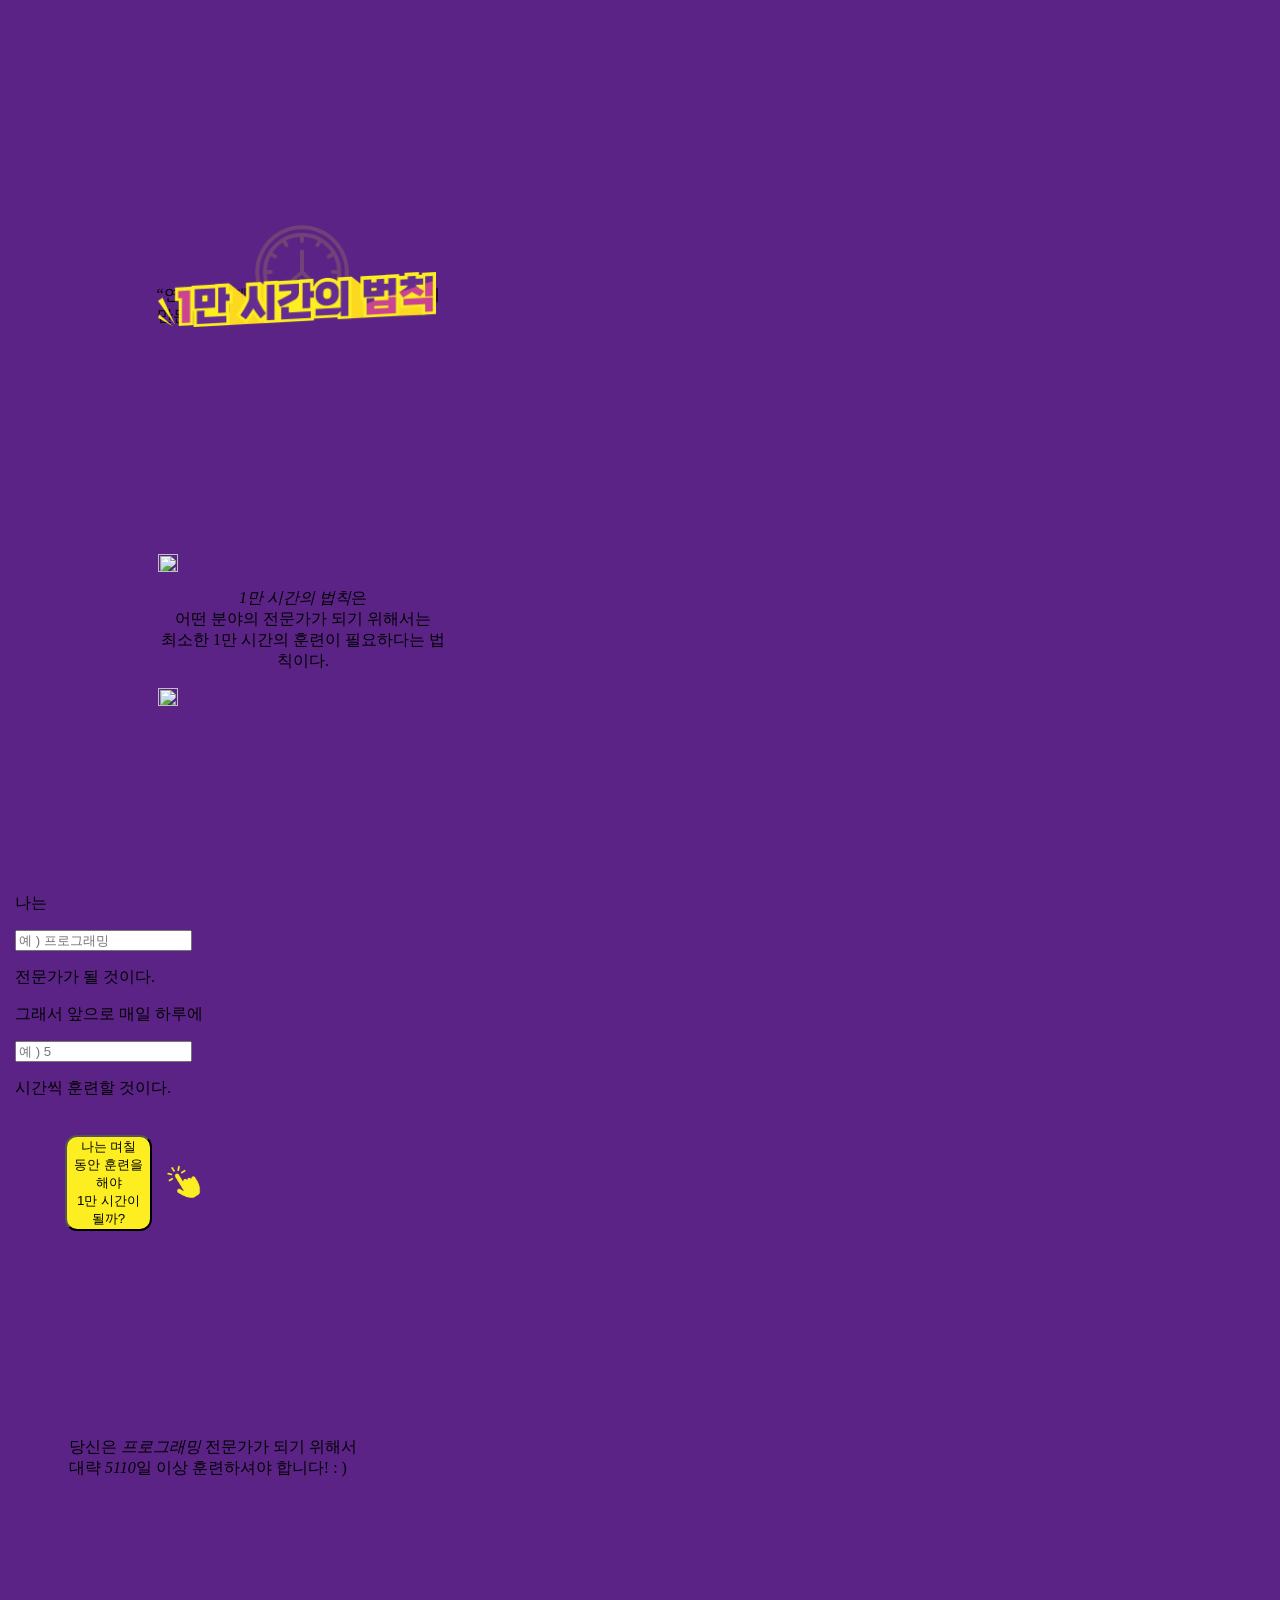
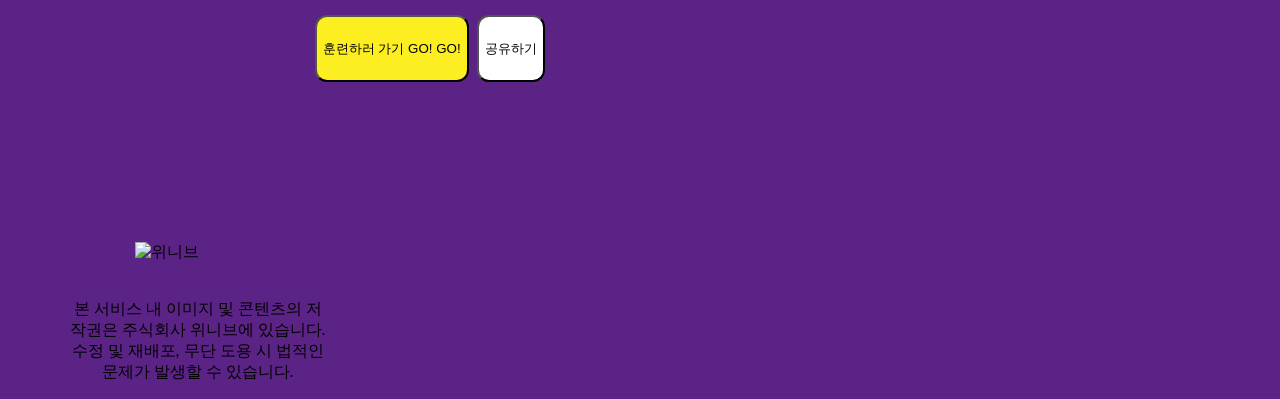
==== 프로젝트1/index.html @ 4376e6f1 "Add files via upload" ====
<!DOCTYPE html>
<html lang="ko-KR">
  <head>
    <meta charset="UTF-8" />
    <meta name="viewport" content="width=device-width, initial-scale=1.0" />
    <title>일만시간의 법칙</title>
    <link rel="stylesheet" href="reset.css">
    <link rel="stylesheet" href="font.css">
    <link rel="stylesheet" href="style.css">
  </head>
  <body>
    <div class="container">
    <header>
        <h1 class="visually-hidden">일만시간의 법칙</h1>
        <img src="./images/clock.png" alt="">
        <img src="./images/title.png" alt="1만 시간의 법칙">
        <q>연습은 어제의 당신보다 당신을 더 낫게 만든다.</q>
    </header>
    <main>
        <section class="intro">
            <h2 class="visually-hidden">intro</h2>
            <img src="./images/quotes.png" alt="">
            <p>
                <dfn>1만 시간의 법칙</dfn>은 <br>어떤 분야의 전문가가 되기 위해서는 <br>최소한 1만 시간의 훈련이 필요하다는 법칙이다.
            </p>
            <img src="./images/quotes.png" alt="">
        </section>
        <section class="calculator">
            <h2>calculator</h2>
            <p>나는</p>
            <label><input type="text" id="user-occupation" name="user-occupation" placeholder="예 &#41; 프로그래밍"></label>
            <p>전문가가 될 것이다.</p>
            <p>그래서 앞으로 매일 하루에</p>
            <label for="time"><input type="number" id="time" name="time" placeholder="예 &#41; 5"></label>
            <p>시간씩 훈련할 것이다.</p>
            <div class="button"><button type="button">나는 며칠 동안 훈련을 해야 <br>1만 시간이 될까?</button>
            <img src="./images/click.png" alt=""></div>
        </section>
        <section class="result">
            <h2>result</h2>
            <p>당신은 <em>프로그래밍</em> 전문가가 되기 위해서<br>
                대략 <em>5110</em>일 이상 훈련하셔야 합니다! &#58; &#41;</p>
        </section>
        <section class="action">
            <h2>action</h2>
            <button id="showDialogBtn">훈련하러 가기 GO! GO!</button>
            <dialog id="myDialog">
                <p>화이팅!!</p>
                <p>당신의 꿈을 응원합니다!</p>
                <img src="./images/licat.png" alt="라이캣 캐릭터">
                <button id="closeBtn">종료하고 진짜 <br>
                    훈련하러 가기 GO!GO!</button>
            </dialog>
            <button class="share" type="button">공유하기</button>
        </section>
    </main>
    <footer>
<img src="./images/logo.png" alt="위니브">
<p>본 서비스 내 이미지 및 콘텐츠의 저작권은 주식회사 위니브에 있습니다.<br>
수정 및 재배포, 무단 도용 시 법적인 문제가 발생할 수 있습니다.</p>
    </footer>
    </div>
  </body>
</html>
---- 프로젝트1/font.css ----
@font-face {
  font-family: "OTEnjoystoriesBA";
  src: url("https://cdn.jsdelivr.net/gh/projectnoonnu/noonfonts_two@1.0/OTEnjoystoriesBA.woff")
    format("woff");
  font-weight: normal;
  font-style: normal;
}

@font-face {
  font-family: "GmarketSansBold";
  src: url("https://cdn.jsdelivr.net/gh/projectnoonnu/noonfonts_2001@1.1/GmarketSansBold.woff")
    format("woff");
  font-weight: normal;
  font-style: normal;
}

@font-face {
  font-family: "GmarketSansMedium";
  src: url("https://cdn.jsdelivr.net/gh/projectnoonnu/noonfonts_2001@1.1/GmarketSansMedium.woff")
    format("woff");
  font-weight: normal;
  font-style: normal;
}

@font-face {
  font-family: "Noto Sans KR";
  font-style: normal;
  font-weight: 400;
  src: url("https://fonts.gstatic.com/ea/notosanskr/v2/NotoSansKR-Regular.woff2")
      format("woff2"),
    url("https://fonts.gstatic.com/ea/notosanskr/v2/NotoSansKR-Regular.woff")
      format("woff"),
    url("https://fonts.gstatic.com/ea/notosanskr/v2/NotoSansKR-Regular.otf")
      format("opentype");
}
---- 프로젝트1/style.css ----
body {
    background-color: #5B2386;
}
h1, h2 {visibility: hidden;}
.container {
    display: flex;
    flex-direction: column;
    width: 330px;
    margin-top: 36px;
    margin-left: 15px;
    gap: 70px;
}
header,
main,
footer {
    display: flex;
    flex-direction: column;
    align-items: center;
}
header {
    width: 297px;
    justify-content: flex-end;
    display: flex;
    flex-direction: column;
    align-items: center;
}
main {
    width: 330px;
    gap: 60px;
    justify-content: center;
    align-items: center;
}
footer {
    width: 261px;
    gap: 12px;
    justify-content: flex-start;
    display: flex;
    flex-direction: column;
    align-items: center;
}
header q {
    width: 297px;
    margin-top: 162px;
    margin-left: 16px;
}
.intro p {
    width: 290px;
    text-align: center;
    align-content: center;
}
footer p {
    width: 261px;
    text-align: center;
}
.calculator .button {
    width: 240px;
    padding: 20px 50px;
    gap: 10px;
    display: flex;
    flex-direction: row;
    align-items: center;
}
.action .close {
    width: 203px;
    text-align: center;
}
.action :nth-last-child {
    width: 102px;
    padding: 16px 24px;
}
header :nth-child(2) {
    width: 110px;
    margin-top: 10px;
    margin-left: 10px;
    position: absolute;
}
header :nth-child(3) {
    width: 278px;
    margin-top: 36px;
    position: absolute;
}
.intro img {
    width: 20px;
    height: 18px;
}
.intro :nth-child(2) {
align-content: flex-start;
}
.intro :nth-last-child {
    align-content: flex-end;
}
.calculator img {
    width: 43px;
}
footer img {
    width: 125px;
}
.action {
    display: flex;
    flex-direction: row;
    width: 313px;
    gap: 8px;
}
button {
    background-color: #FCEE21;
    border-radius: 12px;
}
.share {
    background-color: #FFFFFF;
}
@media screen and (min-width: 992px) {
    .container {
        width: 771px;
        gap: 160px;
}
    header {
        width: 564px;
    }
    .intro {
        width: 485px;
        gap: 20px;
    }
    .calculator {
        width: 771px;
        gap: 100px;
    }
    .calculator-button {
        width: 567px;
        padding: 20px 50px;
        gap: 10px;
    }
    .result {
        width: 663px;
        gap: 20px;
    }
    main {
        width: 771px;
        gap: 120px;
    }
    footer {
        width: 365px;
        gap: 20px;
    } }
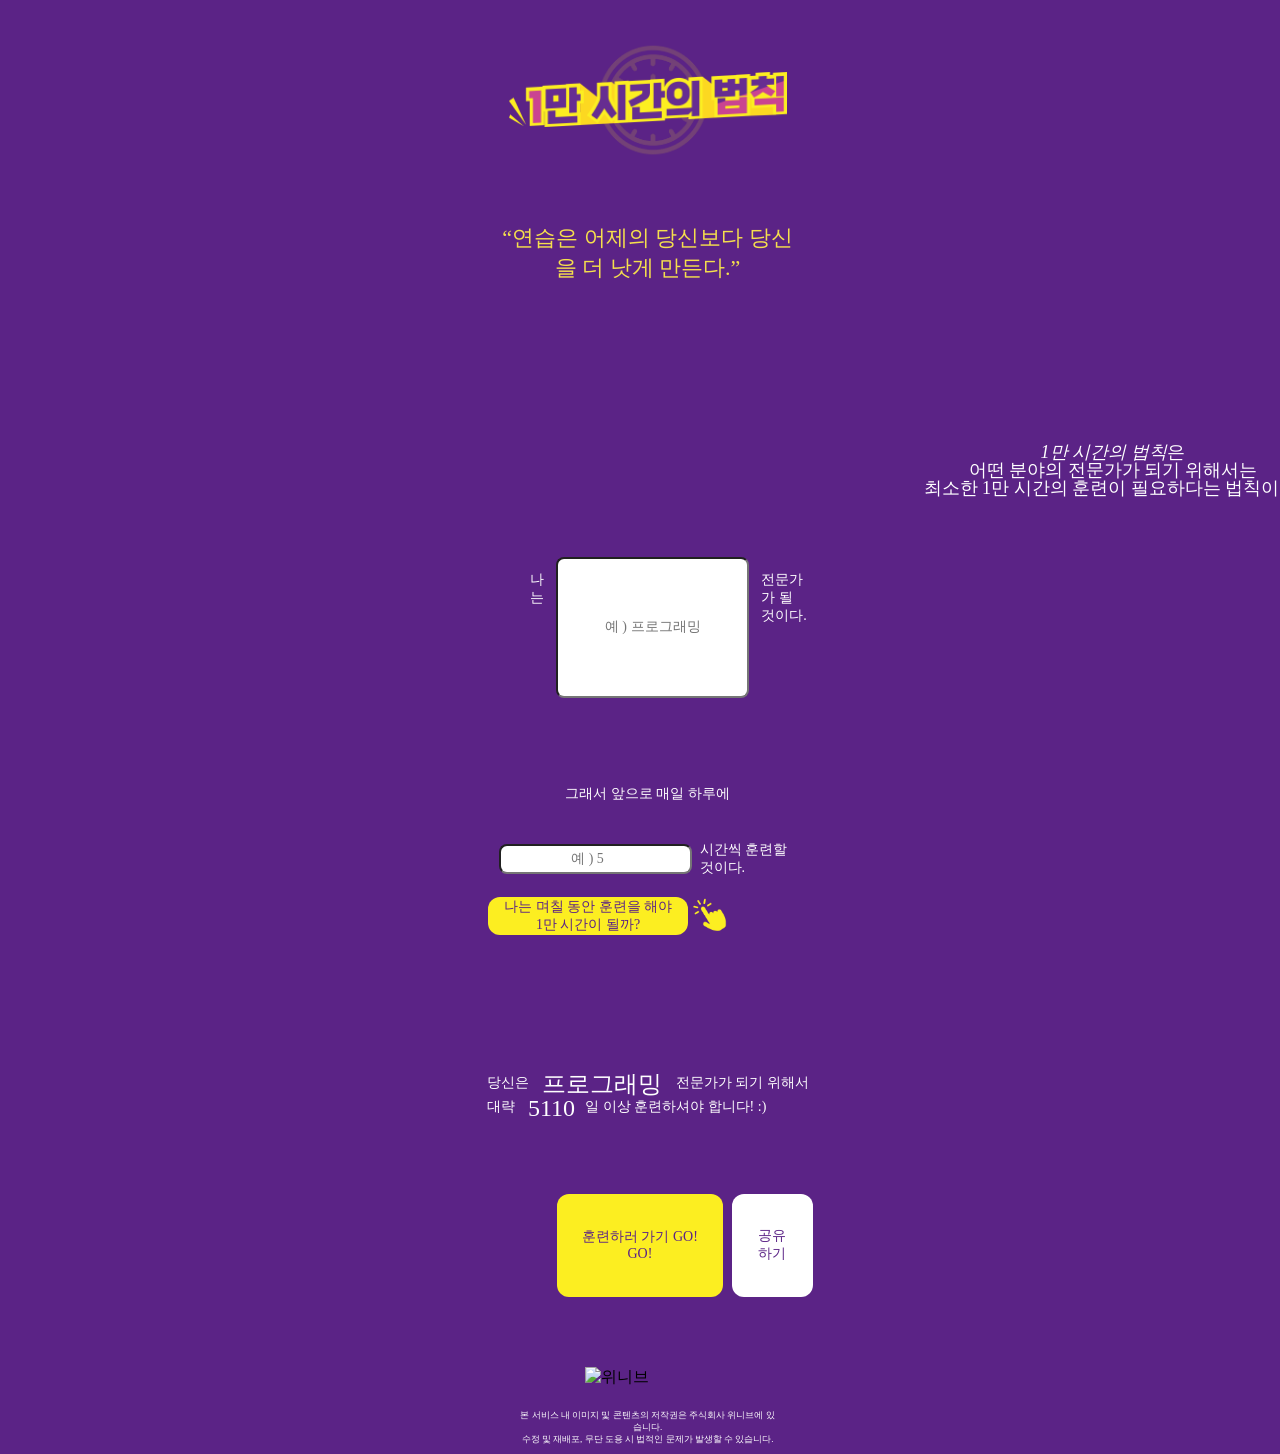
==== commit bcf40671: "수정" ====
--- a/프로젝트1/index.html
+++ b/프로젝트1/index.html
@@ -3,7 +3,7 @@
   <head>
     <meta charset="UTF-8" />
     <meta name="viewport" content="width=device-width, initial-scale=1.0" />
-    <title>일만시간의 법칙</title>
+    <title>1만 시간의 법칙</title>
     <link rel="stylesheet" href="reset.css">
     <link rel="stylesheet" href="font.css">
     <link rel="stylesheet" href="style.css">
@@ -11,51 +11,48 @@
   <body>
     <div class="container">
     <header>
-        <h1 class="visually-hidden">일만시간의 법칙</h1>
-        <img src="./images/clock.png" alt="">
-        <img src="./images/title.png" alt="1만 시간의 법칙">
-        <q>연습은 어제의 당신보다 당신을 더 낫게 만든다.</q>
+        <h1>1만 시간의 법칙</h1>
+        <img class="clock" src="./images/clock.png" alt="">
+        <img class="title" src="./images/title.png" alt="1만 시간의 법칙">
+        <q class="quote">연습은 어제의 당신보다 당신을 더 낫게 만든다.</q>
     </header>
     <main>
         <section class="intro">
-            <h2 class="visually-hidden">intro</h2>
-            <img src="./images/quotes.png" alt="">
-            <p>
+            <h2>1만 시간의 법칙 소개</h2>
+            <img class="highlight" src= "./images/quotes.png" alt="">
+            <p class="info">
                 <dfn>1만 시간의 법칙</dfn>은 <br>어떤 분야의 전문가가 되기 위해서는 <br>최소한 1만 시간의 훈련이 필요하다는 법칙이다.
             </p>
-            <img src="./images/quotes.png" alt="">
         </section>
         <section class="calculator">
-            <h2>calculator</h2>
-            <p>나는</p>
-            <label><input type="text" id="user-occupation" name="user-occupation" placeholder="예 &#41; 프로그래밍"></label>
-            <p>전문가가 될 것이다.</p>
-            <p>그래서 앞으로 매일 하루에</p>
-            <label for="time"><input type="number" id="time" name="time" placeholder="예 &#41; 5"></label>
-            <p>시간씩 훈련할 것이다.</p>
-            <div class="button"><button type="button">나는 며칠 동안 훈련을 해야 <br>1만 시간이 될까?</button>
-            <img src="./images/click.png" alt=""></div>
+            <h2>훈련 시간 계산기</h2>
+            <label class="goal"><h3>목표 분야</h3><p>나는</p><input type="text" id="user-occupation" name="user-occupation" placeholder="예 &#41; 프로그래밍">
+            <p>전문가가 될 것이다.</p></label>
+            <label class="plan"><h3>훈련 시간 계획</h3><p>그래서 앞으로 매일 하루에</p><p class="time"><input type="number" id="time" name="time" placeholder="예 &#41; 5">
+            시간씩 훈련할 것이다.</p></label>
+            <div class="button"><button class="check" type="button">나는 며칠 동안 훈련을 해야 <br>1만 시간이 될까?</button>
+            <img class="click" src="./images/click.png" alt=""></div>
         </section>
         <section class="result">
-            <h2>result</h2>
-            <p>당신은 <em>프로그래밍</em> 전문가가 되기 위해서<br>
-                대략 <em>5110</em>일 이상 훈련하셔야 합니다! &#58; &#41;</p>
+            <h2>계산 결과</h2>
+            <p>당신은 <output>프로그래밍</output> 전문가가 되기 위해서<br>
+                대략 <output>5110</output>일 이상 훈련하셔야 합니다! &#58;&#41;</p>
         </section>
         <section class="action">
-            <h2>action</h2>
-            <button id="showDialogBtn">훈련하러 가기 GO! GO!</button>
-            <dialog id="myDialog">
+            <h2 >추가 기능</h2>
+            <button id="show">훈련하러 가기 GO! GO!</button>
+            <dialog id="dialog">
                 <p>화이팅!!</p>
                 <p>당신의 꿈을 응원합니다!</p>
                 <img src="./images/licat.png" alt="라이캣 캐릭터">
-                <button id="closeBtn">종료하고 진짜 <br>
+                <button id="close">종료하고 진짜 <br>
                     훈련하러 가기 GO!GO!</button>
             </dialog>
             <button class="share" type="button">공유하기</button>
         </section>
     </main>
     <footer>
-<img src="./images/logo.png" alt="위니브">
+<img  class=logo src="./images/logo-m.png" alt="위니브">
 <p>본 서비스 내 이미지 및 콘텐츠의 저작권은 주식회사 위니브에 있습니다.<br>
 수정 및 재배포, 무단 도용 시 법적인 문제가 발생할 수 있습니다.</p>
     </footer>
--- a/프로젝트1/style.css
+++ b/프로젝트1/style.css
@@ -1,143 +1,190 @@
 body {
     background-color: #5B2386;
+    display: flex;
+    justify-content: center;
+    align-items: center;
 }
-h1, h2 {visibility: hidden;}
+h1, h2, h3 {visibility: hidden;}
 .container {
     display: flex;
     flex-direction: column;
+    justify-content: center;
+    align-items: center;
     width: 330px;
     margin-top: 36px;
     margin-left: 15px;
     gap: 70px;
 }
-header,
-main,
-footer {
+/*header*/
+header {
+    width: 297px;
     display: flex;
     flex-direction: column;
+    justify-content: flex-start;
     align-items: center;
 }
-header {
-    width: 297px;
+.clock {
+    justify-content: flex-start;
+    align-items: center;
+    width: 128px;
+    margin-left: 10px;
+    position: absolute;
+}
+.title {
+    justify-content: flex-start;
+    align-items: center;
+    width: 278px;
+    margin-top: 36px;
+    position: absolute;
+}
+.quote {
+    justify-content: flex-end;
+    align-self: center;
+    width: 100%;
+    margin-top: 100px;
+    position: relative;
+/*text*/
+    text-align: center;
+    font-family: "OTEnjoystoriesBA";
+    color: #F5DF4D;
+    font-size: 22px;
+}
+/*intro*/
+main {
+    width: 100%;
+    display: flex;
+    flex-direction: column;
+    justify-content: center;
+    align-items: center;
+    /*text*/
+    font-family: 'GmarketSansMedium';
+    color: #FFFFFF;
+    font-size: 14px;
+    gap: 60px;
+}
+.highlight {
+    width: 70%;
+    justify-content: flex-start;
+    align-items: center;
+    position: absolute;
+    filter: brightness(0) saturate(100%) invert(60%) sepia(94%) saturate(1000%) hue-rotate(360deg) brightness(100%) contrast(95%);
+}
+.info {
+    width: 90%;
+    justify-content: flex-start;
+    align-items: center;
+    position: absolute;
+    /*text*/
+    font-size: 18px;
+    text-align: center;
+    line-height: 100%;
+    z-index: 1;
+}
+dfn {
+    font-family: 'GmarketSansBold';
+}
+/*calculator*/
+.goal {
+    width: 319px;
+    display: flex;
+    flex-direction: row;
+    flex-wrap: nowrap;
+    gap: 12px;
+}
+.plan {
+    width: 100%;
+    align-items: center;
+    display: flex;
+    flex-direction: column;
+    gap: 10px;
+}
+.time {
+    width: 298px;
+    align-items: center;
+    display: flex;
+    flex-direction: row;
+    flex-wrap: nowrap;
+    gap: 8px;
+}
+input {
+    width: fit-content;
+    border-radius: 8px;
+    padding: 5px 10px;
+    gap: 10px;
+    /*text*/
+    font-family: 'GmarketSansMedium';
+    color: #BABCBE;
+    font-weight: 400;
+    font-size: 14px;
+    line-height: 100%;
+    text-align: center;
+    vertical-align: middle;
+}
+.button {
+    align-items: center;
+    display: flex;
+    flex-direction: row;
+}
+.check {
+    width: 200px;
+    gap: 10px;
+}
+.click {
+    width: 43px;
+    align-items: flex-end;
+}
+/*result*/
+output {
+    margin: 10px;
+    font-family: 'GmarketSansBold';
+    font-size: 24px;
+    font-weight: 500;
+    line-height: 100%;
+    vertical-align: middle;
+}
+/*action*/
+.action {
+    display: flex;
+    flex-direction: row;
+    gap: 9px;
+}
+#show {
+    width: 70%;
+    padding: 16px 24px;
+    gap: 10px;
+}
+.share {
+    width: 30%;
+    padding: 16px 24px;
+    gap: 10px;
+    background-color: #FFFFFF;
+}
+button {
+    background-color: #FCEE21;
+    border-radius: 12px;
+    border: none;
+    font-family: 'GmarketSansBold';
+    font-size: 14px;
+    color: #5B2386;
+}
+/*footer*/
+footer {
+    width: 261px;
+    gap: 12px;
     justify-content: flex-end;
     display: flex;
     flex-direction: column;
     align-items: center;
 }
-main {
-    width: 330px;
-    gap: 60px;
-    justify-content: center;
-    align-items: center;
-}
-footer {
-    width: 261px;
-    gap: 12px;
-    justify-content: flex-start;
-    display: flex;
-    flex-direction: column;
-    align-items: center;
-}
-header q {
-    width: 297px;
-    margin-top: 162px;
-    margin-left: 16px;
-}
-.intro p {
-    width: 290px;
-    text-align: center;
-    align-content: center;
+.logo {
+    width: 125px;
 }
 footer p {
-    width: 261px;
+    width: 100%;
+    font-family: 'NotoSansKRRegular';
+    font-size: 9px;
+    line-height: 12px;
     text-align: center;
-}
-.calculator .button {
-    width: 240px;
-    padding: 20px 50px;
-    gap: 10px;
-    display: flex;
-    flex-direction: row;
-    align-items: center;
-}
-.action .close {
-    width: 203px;
-    text-align: center;
-}
-.action :nth-last-child {
-    width: 102px;
-    padding: 16px 24px;
-}
-header :nth-child(2) {
-    width: 110px;
-    margin-top: 10px;
-    margin-left: 10px;
-    position: absolute;
-}
-header :nth-child(3) {
-    width: 278px;
-    margin-top: 36px;
-    position: absolute;
-}
-.intro img {
-    width: 20px;
-    height: 18px;
-}
-.intro :nth-child(2) {
-align-content: flex-start;
-}
-.intro :nth-last-child {
-    align-content: flex-end;
-}
-.calculator img {
-    width: 43px;
-}
-footer img {
-    width: 125px;
-}
-.action {
-    display: flex;
-    flex-direction: row;
-    width: 313px;
-    gap: 8px;
-}
-button {
-    background-color: #FCEE21;
-    border-radius: 12px;
-}
-.share {
-    background-color: #FFFFFF;
-}
-@media screen and (min-width: 992px) {
-    .container {
-        width: 771px;
-        gap: 160px;
-}
-    header {
-        width: 564px;
-    }
-    .intro {
-        width: 485px;
-        gap: 20px;
-    }
-    .calculator {
-        width: 771px;
-        gap: 100px;
-    }
-    .calculator-button {
-        width: 567px;
-        padding: 20px 50px;
-        gap: 10px;
-    }
-    .result {
-        width: 663px;
-        gap: 20px;
-    }
-    main {
-        width: 771px;
-        gap: 120px;
-    }
-    footer {
-        width: 365px;
-        gap: 20px;
-    } }
+    vertical-align: middle;
+    color: #FFFFFF;
+}
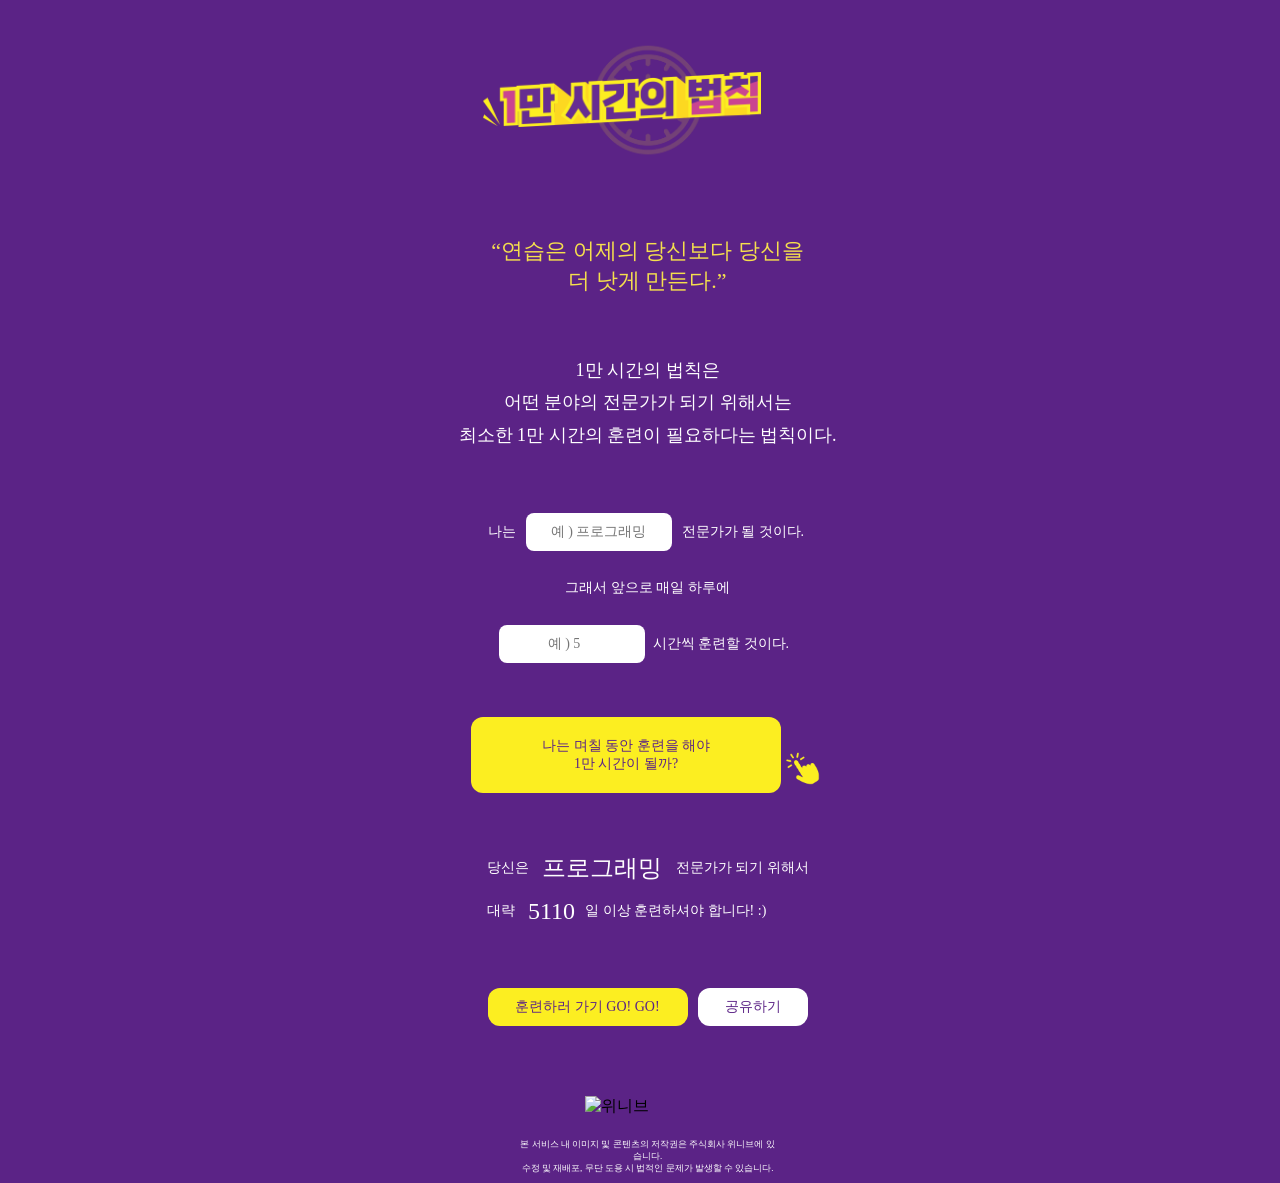
==== commit 3144efd3: "레이아웃 수정" ====
--- a/프로젝트1/index.html
+++ b/프로젝트1/index.html
@@ -11,35 +11,34 @@
   <body>
     <div class="container">
     <header>
-        <h1>1만 시간의 법칙</h1>
-        <img class="clock" src="./images/clock.png" alt="">
+        <h1 class="visually-hidden">1만 시간의 법칙</h1>
         <img class="title" src="./images/title.png" alt="1만 시간의 법칙">
         <q class="quote">연습은 어제의 당신보다 당신을 더 낫게 만든다.</q>
     </header>
     <main>
         <section class="intro">
-            <h2>1만 시간의 법칙 소개</h2>
-            <img class="highlight" src= "./images/quotes.png" alt="">
+            <h2 class="visually-hidden">1만 시간의 법칙 소개</h2>
             <p class="info">
                 <dfn>1만 시간의 법칙</dfn>은 <br>어떤 분야의 전문가가 되기 위해서는 <br>최소한 1만 시간의 훈련이 필요하다는 법칙이다.
             </p>
         </section>
         <section class="calculator">
-            <h2>훈련 시간 계산기</h2>
-            <label class="goal"><h3>목표 분야</h3><p>나는</p><input type="text" id="user-occupation" name="user-occupation" placeholder="예 &#41; 프로그래밍">
+            <h2 class="visually-hidden">훈련 시간 계산기</h2>
+            <h3 class="visually-hidden">목표 분야</h3><label class="goal"><p>나는</p><input type="text" id="user-occupation" name="user-occupation" placeholder="예 &#41; 프로그래밍">
             <p>전문가가 될 것이다.</p></label>
-            <label class="plan"><h3>훈련 시간 계획</h3><p>그래서 앞으로 매일 하루에</p><p class="time"><input type="number" id="time" name="time" placeholder="예 &#41; 5">
+            <h3 class="visually-hidden">훈련 시간 계획</h3><label class="plan"><p>그래서 앞으로 매일 하루에</p><p class="time"><input type="number" id="time" name="time" placeholder="예 &#41; 5">
             시간씩 훈련할 것이다.</p></label>
-            <div class="button"><button class="check" type="button">나는 며칠 동안 훈련을 해야 <br>1만 시간이 될까?</button>
-            <img class="click" src="./images/click.png" alt=""></div>
+        </section>
+        <section class="button"><button class="check" type="button">나는 며칠 동안 훈련을 해야 <br>1만 시간이 될까?</button>
+            <img class="click" src="./images/click.png" alt="">
         </section>
         <section class="result">
-            <h2>계산 결과</h2>
+            <h2 class="visually-hidden">계산 결과</h2>
             <p>당신은 <output>프로그래밍</output> 전문가가 되기 위해서<br>
                 대략 <output>5110</output>일 이상 훈련하셔야 합니다! &#58;&#41;</p>
         </section>
         <section class="action">
-            <h2 >추가 기능</h2>
+            <h2 class="visually-hidden">추가 기능</h2>
             <button id="show">훈련하러 가기 GO! GO!</button>
             <dialog id="dialog">
                 <p>화이팅!!</p>
@@ -52,7 +51,7 @@
         </section>
     </main>
     <footer>
-<img  class=logo src="./images/logo-m.png" alt="위니브">
+<img  class="logo" src="./images/logo-m.png" alt="위니브">
 <p>본 서비스 내 이미지 및 콘텐츠의 저작권은 주식회사 위니브에 있습니다.<br>
 수정 및 재배포, 무단 도용 시 법적인 문제가 발생할 수 있습니다.</p>
     </footer>
--- a/프로젝트1/style.css
+++ b/프로젝트1/style.css
@@ -4,45 +4,46 @@
     justify-content: center;
     align-items: center;
 }
-h1, h2, h3 {visibility: hidden;}
+.visually-hidden {
+    position: absolute;
+    width: 1px;
+    height: 1px;
+    padding: 0;
+    margin: -1px;
+    overflow: hidden;
+    clip: rect(0, 0, 0, 0);
+    white-space: nowrap;
+    border: 0;
+}
 .container {
     display: flex;
     flex-direction: column;
-    justify-content: center;
     align-items: center;
-    width: 330px;
+    width: 500px;
     margin-top: 36px;
     margin-left: 15px;
     gap: 70px;
 }
 /*header*/
 header {
-    width: 297px;
+    width: 330px;
     display: flex;
     flex-direction: column;
     justify-content: flex-start;
-    align-items: center;
-}
-.clock {
-    justify-content: flex-start;
-    align-items: center;
-    width: 128px;
-    margin-left: 10px;
     position: absolute;
+    background-image: url('./images/clock.png');
+    background-repeat: no-repeat;
+    background-position: center top;
+    background-size: 128px;
 }
 .title {
-    justify-content: flex-start;
-    align-items: center;
     width: 278px;
     margin-top: 36px;
     position: absolute;
 }
 .quote {
-    justify-content: flex-end;
-    align-self: center;
     width: 100%;
-    margin-top: 100px;
-    position: relative;
+    margin-top: 200px;
 /*text*/
     text-align: center;
     font-family: "OTEnjoystoriesBA";
@@ -51,52 +52,53 @@
 }
 /*intro*/
 main {
-    width: 100%;
+    width: 390px;
+    margin-top: 300px;
     display: flex;
     flex-direction: column;
-    justify-content: center;
     align-items: center;
+    gap: 40px;
     /*text*/
     font-family: 'GmarketSansMedium';
     color: #FFFFFF;
     font-size: 14px;
-    gap: 60px;
-}
-.highlight {
-    width: 70%;
-    justify-content: flex-start;
-    align-items: center;
-    position: absolute;
-    filter: brightness(0) saturate(100%) invert(60%) sepia(94%) saturate(1000%) hue-rotate(360deg) brightness(100%) contrast(95%);
 }
 .info {
-    width: 90%;
-    justify-content: flex-start;
-    align-items: center;
-    position: absolute;
+    width: 500px;
+    background-image: url('./images/quotes.png') ;
+    background-repeat: no-repeat;
+    background-size: 450px;
+    background-position: center center;
     /*text*/
     font-size: 18px;
+    line-height: 1.8;
     text-align: center;
-    line-height: 100%;
-    z-index: 1;
+    vertical-align: middle;
 }
 dfn {
     font-family: 'GmarketSansBold';
+    font-style: normal;
 }
 /*calculator*/
+.calculator {
+    display: flex;
+    flex-direction: column;
+    justify-content: space-between;
+    align-items: center;
+    gap: 10px;
+}
 .goal {
-    width: 319px;
+    width: 320px;
     display: flex;
     flex-direction: row;
-    flex-wrap: nowrap;
-    gap: 12px;
+    align-items: center;
+    gap: 10px;
 }
 .plan {
-    width: 100%;
-    align-items: center;
+    width: 320px;
     display: flex;
     flex-direction: column;
-    gap: 10px;
+    align-items: center;
 }
 .time {
     width: 298px;
@@ -107,56 +109,56 @@
     gap: 8px;
 }
 input {
-    width: fit-content;
+    width: 146px;
+    height: 38px;
     border-radius: 8px;
-    padding: 5px 10px;
-    gap: 10px;
+    border: none;
     /*text*/
     font-family: 'GmarketSansMedium';
     color: #BABCBE;
     font-weight: 400;
     font-size: 14px;
-    line-height: 100%;
+    line-height: 1.5;
     text-align: center;
     vertical-align: middle;
 }
+/*button*/
 .button {
-    align-items: center;
     display: flex;
     flex-direction: row;
+    align-items: flex-end;
 }
 .check {
-    width: 200px;
-    gap: 10px;
+    width: 310px;
+    padding: 20px 50px;
 }
 .click {
     width: 43px;
-    align-items: flex-end;
 }
 /*result*/
+.result {
+    line-height: 1.8;
+}
 output {
     margin: 10px;
     font-family: 'GmarketSansBold';
     font-size: 24px;
     font-weight: 500;
-    line-height: 100%;
     vertical-align: middle;
 }
 /*action*/
 .action {
     display: flex;
     flex-direction: row;
-    gap: 9px;
+    gap: 10px;
 }
 #show {
-    width: 70%;
-    padding: 16px 24px;
-    gap: 10px;
+    width: 200px;
+    padding: 10px 5px;
 }
 .share {
-    width: 30%;
-    padding: 16px 24px;
-    gap: 10px;
+    width: 110px;
+    padding: 10px 5px;
     background-color: #FFFFFF;
 }
 button {
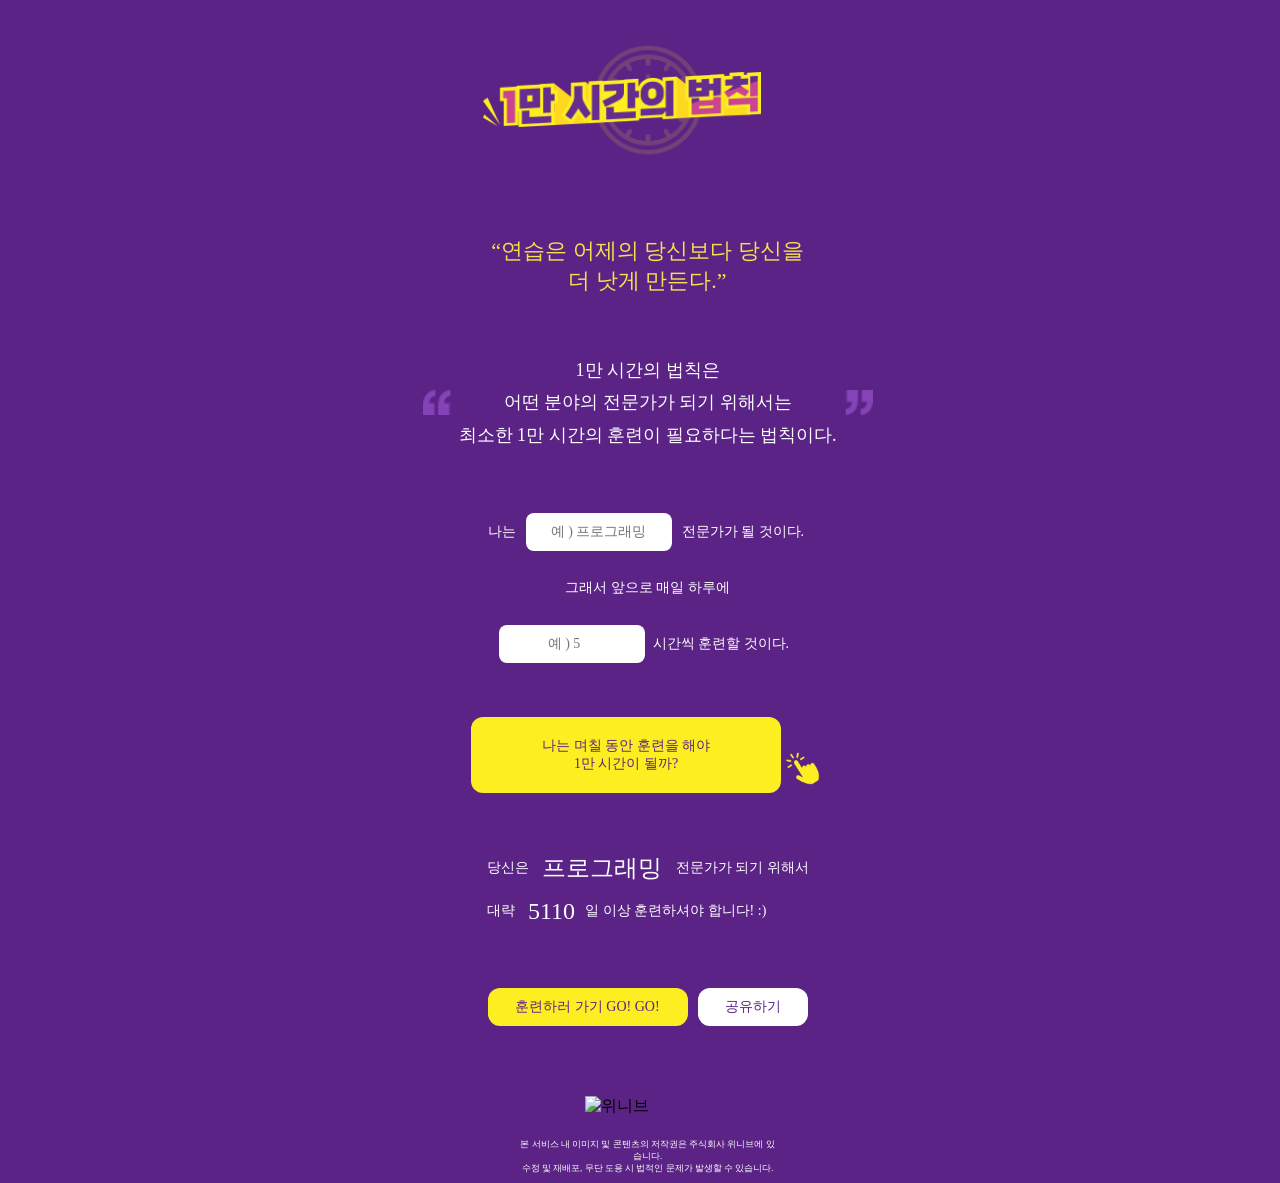
==== commit 2af26d41: "모달창 작성" ====
--- a/프로젝트1/index.html
+++ b/프로젝트1/index.html
@@ -40,10 +40,12 @@
         <section class="action">
             <h2 class="visually-hidden">추가 기능</h2>
             <button id="show">훈련하러 가기 GO! GO!</button>
-            <dialog id="dialog">
-                <p>화이팅!!</p>
-                <p>당신의 꿈을 응원합니다!</p>
-                <img src="./images/licat.png" alt="라이캣 캐릭터">
+            <dialog class="visually-hidden" id="dialog">
+                <div class="text">
+                    <p class="text1">화이팅!!</p>
+                    <p class="text2">당신의 꿈을 응원합니다!</p>
+            </div>
+                <img class="character" src="./images/licat.png" alt="라이캣 캐릭터">
                 <button id="close">종료하고 진짜 <br>
                     훈련하러 가기 GO!GO!</button>
             </dialog>
--- a/프로젝트1/style.css
+++ b/프로젝트1/style.css
@@ -189,4 +189,39 @@
     text-align: center;
     vertical-align: middle;
     color: #FFFFFF;
+}
+#dialog {
+    width: 400px;
+    padding: 20px;
+    border-radius: 12px;
+    background-color: #FFFFFF;
+    display: flex;
+    flex-direction: column;
+    align-items: center;
+    gap: 10px;
+    /*text*/
+    color: #5B2386;
+}
+.text1 {
+    font-family: 'OTEnjoystoriesBA';
+    font-size: 60px;
+    font-weight: 400;
+    text-align: center;
+    vertical-align: middle;
+}
+.text2 {
+    font-family: 'OTEnjoystoriesBA';
+    font-size: 40px;
+    font-weight: 400;
+    text-align: center;
+    vertical-align: middle;
+}
+.character {
+    width: 240px;
+}
+#close {
+    width: 250px;
+    padding: 20px 50px;
+    background-color: #FCEE21;
+    color: #5B2386;
 }
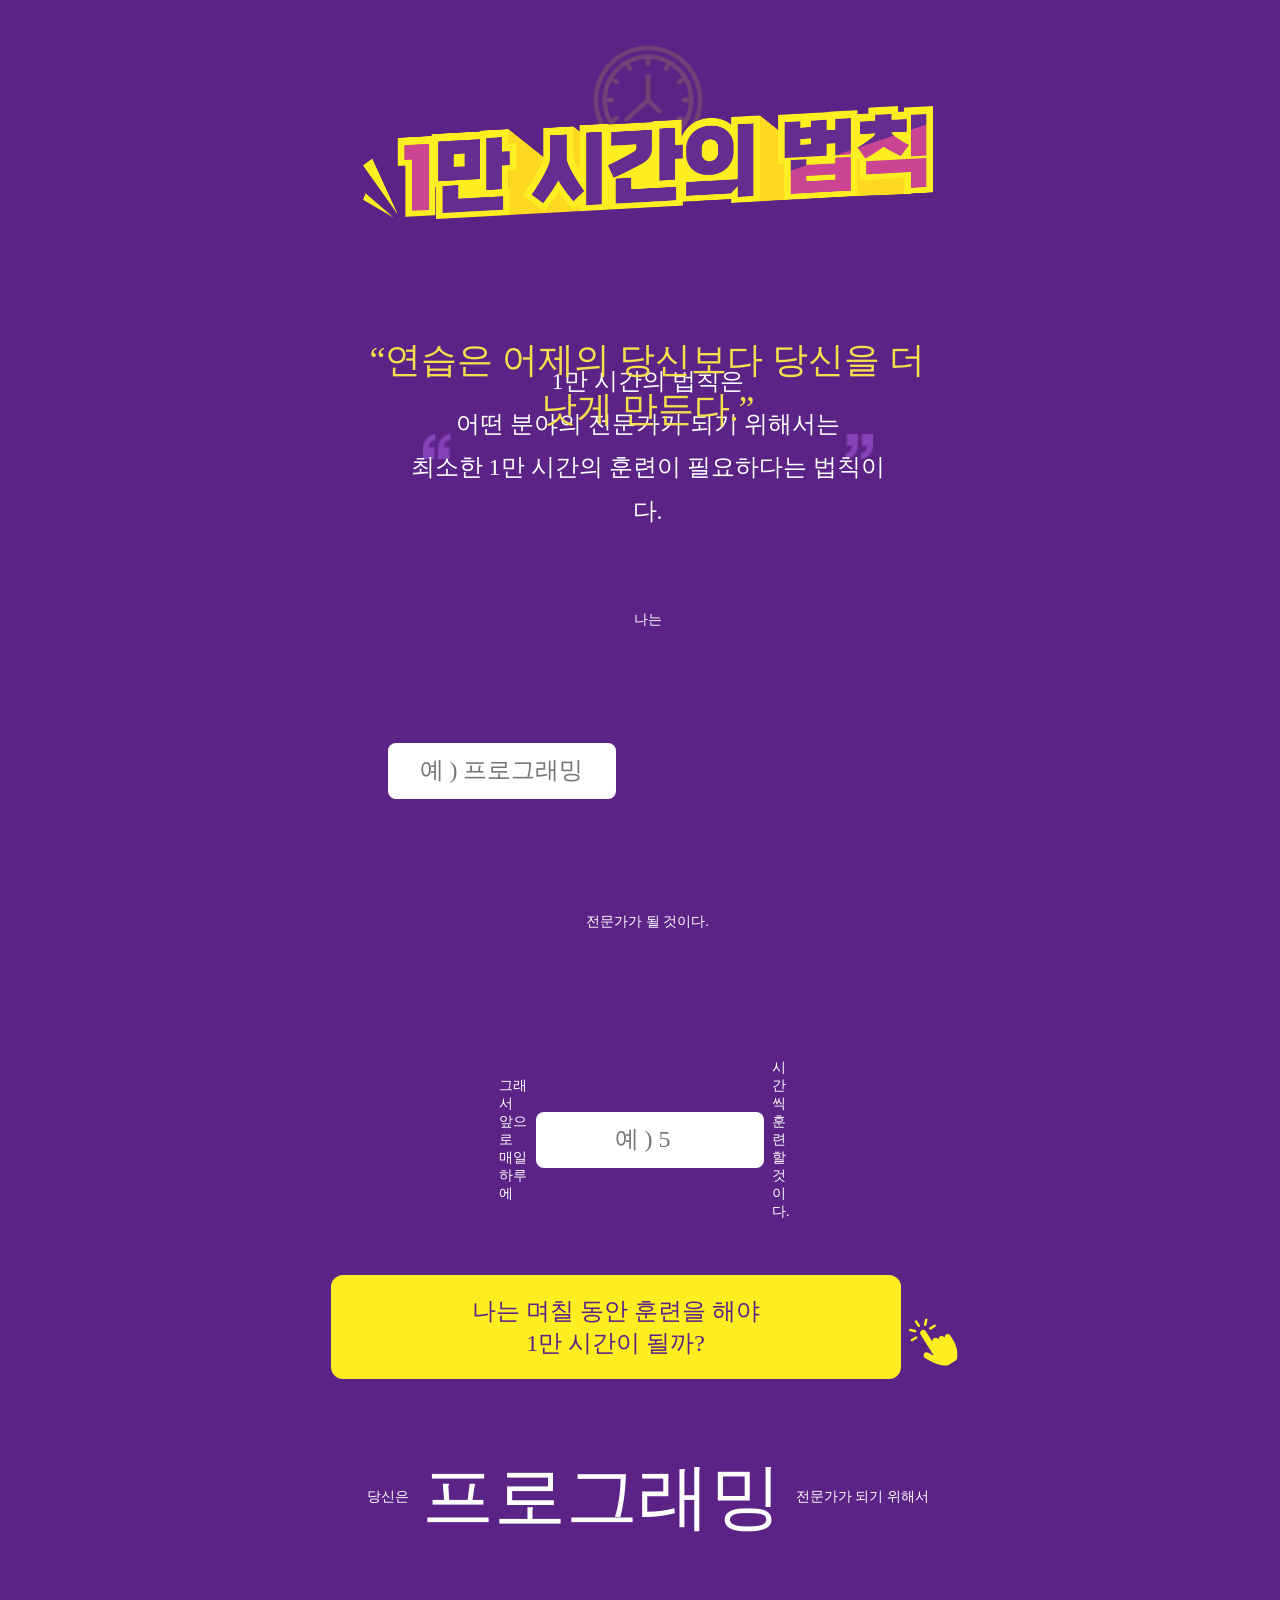
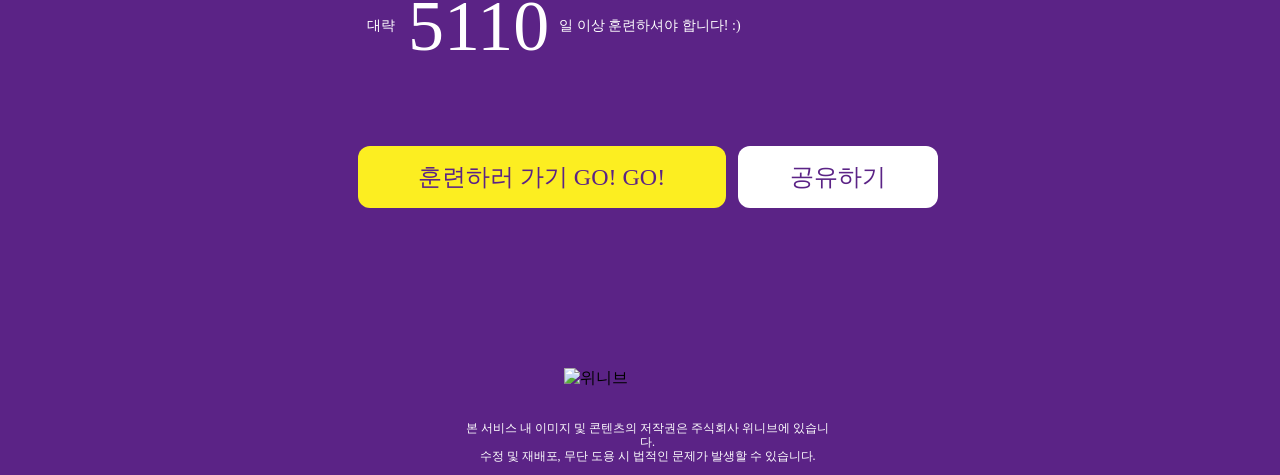
==== commit 593cead8: "html파일 수정" ====
--- a/프로젝트1/index.html
+++ b/프로젝트1/index.html
@@ -24,12 +24,12 @@
         </section>
         <section class="calculator">
             <h2 class="visually-hidden">훈련 시간 계산기</h2>
-            <h3 class="visually-hidden">목표 분야</h3><label class="goal"><p>나는</p><input type="text" id="user-occupation" name="user-occupation" placeholder="예 &#41; 프로그래밍">
-            <p>전문가가 될 것이다.</p></label>
-            <h3 class="visually-hidden">훈련 시간 계획</h3><label class="plan"><p>그래서 앞으로 매일 하루에</p><p class="time"><input type="number" id="time" name="time" placeholder="예 &#41; 5">
-            시간씩 훈련할 것이다.</p></label>
+            <h3 class="visually-hidden">목표 분야</h3><p>나는</p><label class="goal"><input type="text" id="user-occupation" name="user-occupation" placeholder="예 &#41; 프로그래밍">
+            </label><p>전문가가 될 것이다.</p>
+            <h3 class="visually-hidden">훈련 시간 계획</h3><div class="time"><p>그래서 앞으로 매일 하루에</p><label class="plan"><input type="number" id="time" name="time" placeholder="예 &#41; 5"></label><p>
+            시간씩 훈련할 것이다.</p></div>
         </section>
-        <section class="button"><button class="check" type="button">나는 며칠 동안 훈련을 해야 <br>1만 시간이 될까?</button>
+        <section class="button"><h3 class="visually-hidden">결과 확인 버튼</h3><button class="check" type="button">나는 며칠 동안 훈련을 해야 <br>1만 시간이 될까?</button>
             <img class="click" src="./images/click.png" alt="">
         </section>
         <section class="result">
--- a/프로젝트1/style.css
+++ b/프로젝트1/style.css
@@ -190,6 +190,7 @@
     vertical-align: middle;
     color: #FFFFFF;
 }
+/*modal*/
 #dialog {
     width: 400px;
     padding: 20px;
@@ -224,4 +225,107 @@
     padding: 20px 50px;
     background-color: #FCEE21;
     color: #5B2386;
+}
+@media screen and (min-width: 993px) {
+.container {
+    width: 800px;
+    margin-top: 36px;
+    margin-left: 15px;
+    gap: 160px;
+}
+/*header*/
+header {
+    width: 570px;
+    background-size: 128px;
+}
+.title {
+    width: 570px;
+    margin-top: 70px;
+}
+.quote {
+    width: 100%;
+    margin-top: 300px;
+    font-size: 36px;
+}
+/*intro*/
+main {
+    width: 780px;
+    margin-top: 300px;
+    gap: 40px;
+    font-size: 14px;
+}
+.info {
+    width: 500px;
+    background-size: 450px;
+    font-size: 24px;
+}
+.calculator {
+    gap: 100px;
+}
+.goal {
+    width: 520px;
+}
+.plan {
+    width: 770px;
+}
+input {
+    width: 228px;
+    height: 56px;
+    font-size: 24px;
+}
+.check {
+    width: 570px;
+}
+.click {
+    width: 64px;
+}
+output {
+    margin: 10px;
+    font-size: 72px;
+}
+.action {
+    gap: 12px;
+}
+#show {
+    width: 368px;
+    padding: 15px 10px;
+}
+.share {
+    width: 200px;
+    padding: 15px 10px;
+}
+button {
+    font-size: 24px;
+}
+footer {
+    width: 368px;
+    gap: 20px;
+}
+.logo {
+    width: 168px;
+}
+footer p {
+    width: 100%;
+    font-size: 12px;
+    line-height: 14px;
+}
+#dialog {
+    width: 800px;
+    gap: 10px;
+
+}
+.text1 {
+    font-size: 96px;
+    font-weight: 400;
+}
+.text2 {
+    font-size: 50px;
+    font-weight: 400;
+}
+.character {
+    width: 438px;
+}
+#close {
+    width: 510px;
+}
 }
